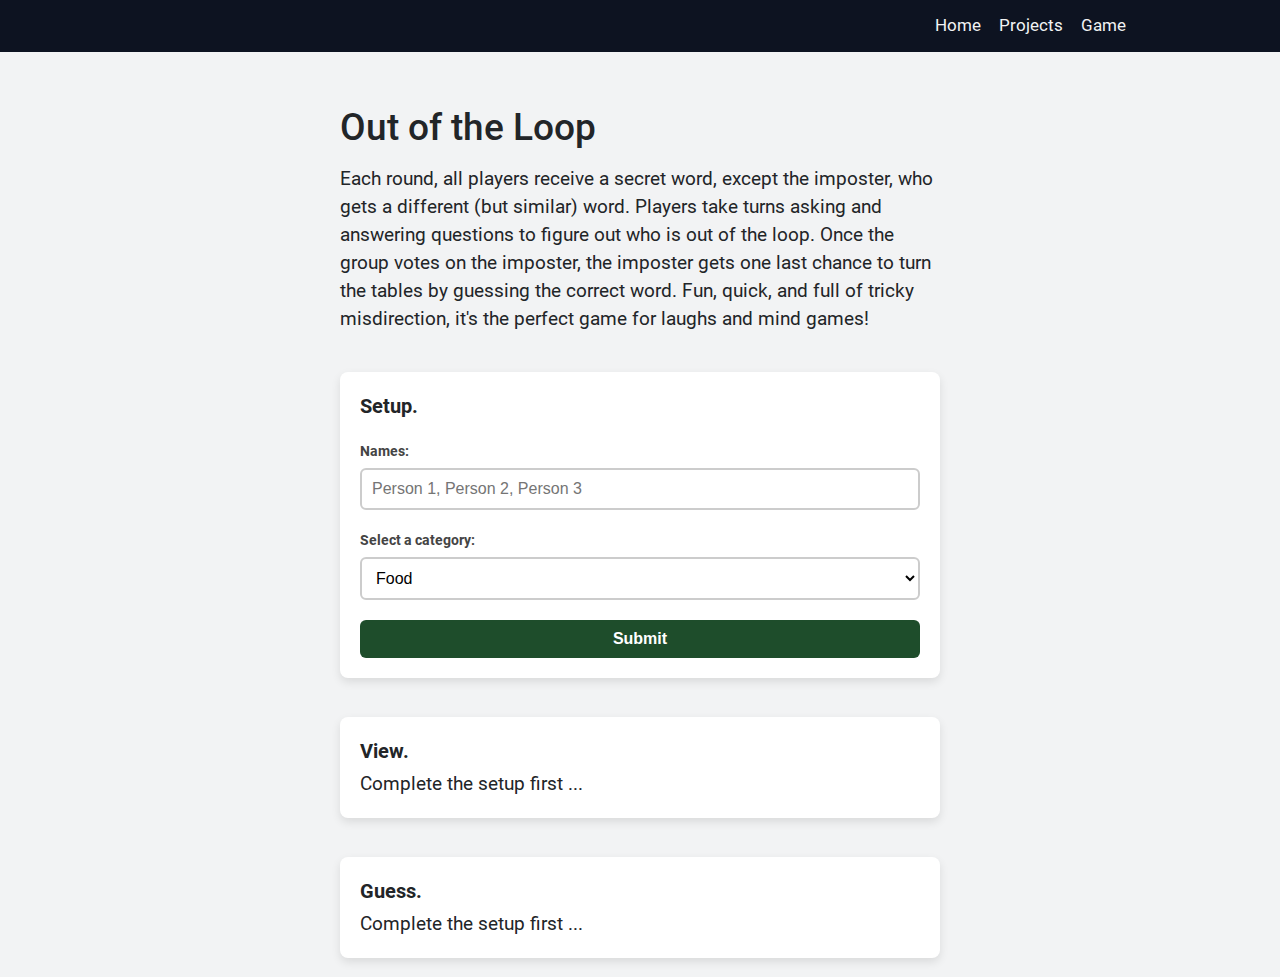
==== our-game/index.html @ f5b7da34 "Major refactoring. Simplify the navbar. Re-organise files. Removed fontawesome dependency. Minor cha" ====
<!DOCTYPE html>
<html lang="en">
<head>
  <meta charset="utf-8">
  <meta name="viewport" content="width=device-width, initial-scale=1.0">
  
  <title>Project | Out of the Loop</title>
  <meta name="author" content="Rashid Talha">
  <meta name="description" content="Out of the loop game written in javascript">
  <meta name="keywords" content="rashid, talha, rmathsphys, maths, physics, game, out of the loop">

  <link rel="shortcut icon" type="image/x-icon" href="../assets/img/favicon.ico">

  <link rel="stylesheet" type="text/css" href="../assets/css/gridspec.css">
  <link rel="stylesheet" type="text/css" href="../assets/css/common.css">
  
  <link rel="stylesheet" type="text/css" href="out-of-the-loop.css">
</head>
<body>

<nav class="container">
  <div class="navbar-box">
    <svg xmlns="http://www.w3.org/2000/svg" x="0px" y="0px" viewBox="0 0 30 30" class="navbar-toggle">
      <path d="M 3 7 A 1.0001 1.0001 0 1 0 3 9 L 27 9 A 1.0001 1.0001 0 1 0 27 7 L 3 7 z M 3 14 A 1.0001 1.0001 0 1 0 3 16 L 27 16 A 1.0001 1.0001 0 1 0 27 14 L 3 14 z M 3 21 A 1.0001 1.0001 0 1 0 3 23 L 27 23 A 1.0001 1.0001 0 1 0 27 21 L 3 21 z"></path>
    </svg>
  </div>

  <div class="navbar-entries navbar-collapse">
    <a href="https://rashidtalha.github.io" title="Rashid Talha" class="navbar-item navbar-hide">Home</a>
    <a href="https://rashidtalha.github.io/projects" title="Projects" class="navbar-item navbar-hide">Projects</a>
    <a href="https://rashidtalha.github.io/our-game" title="Out of the Loop" class="navbar-item navbar-hide">Game</a>
  </div>
</nav>

<div class="container">

  <main>
  <div class="frow">
    <div class="fcell">
      <h1>Out of the Loop</h1>
      <p>Each round, all players receive a secret word, except the imposter, who gets a different (but similar) word. Players take turns asking and answering questions to figure out who is out of the loop. Once the group votes on the imposter, the imposter gets one last chance to turn the tables by guessing the correct word. Fun, quick, and full of tricky misdirection, it's the perfect game for laughs and mind games!</p>
    </div>
  </div>

  <div class="frow">
    <div class="fcell">

      <form id="stage-1">
        <div class="form-group">
          <h4>Setup.</h4>
        </div>

        <div class="form-group">
            <label for="fname">Names:</label>
            <input type="text" id="fname" name="fname" placeholder="Person 1, Person 2, Person 3" required>
        </div>
        
        <div class="form-group">
            <label for="fcat">Select a category:</label>
            <select id="fcat" name="fcat" required></select>
        </div>
        
        <button type="submit">Submit</button>
      </form>

    </div>

    <div class="fcell">
      <div class="inner">
        <h4>View.</h4>
        <div id="viewing">
          Complete the setup first ...
        </div>
      </div>
    </div>

    <div class="fcell">
      <div class="inner">
        <h4>Guess.</h4>
        <div id="guessing">
          Complete the setup first ...
        </div>
      </div>
    </div>

  </div>
  </main>

</div>

<script defer src="../assets/js/jquery-3.7.0-slim.min.js" type="text/javascript"></script>
<script defer src="../assets/js/main.js" type="text/javascript"></script>
<script defer src="out-of-the-loop.js" type="text/javascript"></script>

</body>
</html>
---- assets/css/gridspec.css ----
/*
  Author: Rashid Talha;
  Version: 1.0;
  Date:  12 September 2021;
  Licence:  MIT;
*/


/* ==== SOME NORMALISATION ==== */
* {
  box-sizing: border-box;
}

html,
body {
  height: 100%;
  width: 100%;
  margin: 0;
  padding: 0;
  left: 0;
  top: 0;
  font-size: 100%;
}

/* ==== FLEX GRID (MOBILE FIRST) ==== */
.container {
  padding-left: 5%;
  padding-right: 5%;
}

.frow {
  display: flex;
  justify-content: space-between;
}

.fcell {
  flex: 1;
  margin-bottom: 1em;
}

/* ==== FLEX GRID (MEDIUM SCREENS) ==== */
@media screen and (min-width: 660px) {
  .container {
    padding-left: 7%;
    padding-right: 7%;
  }
}

/* ==== FLEX GRID (LARGE SCREENS) ==== */
@media screen and (min-width: 960px) {
  .container {
    padding-left: 12%;
    padding-right: 12%;
  }
}
---- assets/css/common.css ----
/* ==== EXTERNAL FONTS ==== */
@font-face {
  font-family: "Roboto";
  src: url("../fonts/Roboto-Black.ttf") format("truetype");
  font-weight: 900;
  font-style: normal;
  font-display: swap;
}

@font-face {
  font-family: "Roboto";
  src: url("../fonts/Roboto-BlackItalic.ttf") format("truetype");
  font-weight: 900;
  font-style: italic;
  font-display: swap;
}

@font-face {
  font-family: "Roboto";
  src: url("../fonts/Roboto-Bold.ttf") format("truetype");
  font-weight: bold;
  font-style: normal;
  font-display: swap;
}

@font-face {
  font-family: "Roboto";
  src: url("../fonts/Roboto-BoldItalic.ttf") format("truetype");
  font-weight: bold;
  font-style: italic;
  font-display: swap;
}

@font-face {
  font-family: "Roboto";
  src: url("../fonts/Roboto-Italic.ttf") format("truetype");
  font-weight: normal;
  font-style: italic;
  font-display: swap;
}

@font-face {
  font-family: "Roboto";
  src: url("../fonts/Roboto-Light.ttf") format("truetype");
  font-weight: light;
  font-style: normal;
  font-display: swap;
}

@font-face {
  font-family: "Roboto";
  src: url("../fonts/Roboto-LightItalic.ttf") format("truetype");
  font-weight: light;
  font-style: italic;
  font-display: swap;
}

@font-face {
  font-family: "Roboto";
  src: url("../fonts/Roboto-Medium.ttf") format("truetype");
  font-weight: 500;
  font-style: normal;
  font-display: swap;
}

@font-face {
  font-family: "Roboto";
  src: url("../fonts/Roboto-MediumItalic.ttf") format("truetype");
  font-weight: 500;
  font-style: italic;
  font-display: swap;
}

@font-face {
  font-family: "Roboto";
  src: url("../fonts/Roboto-Regular.ttf") format("truetype");
  font-weight: normal;
  font-style: normal;
  font-display: swap;
}

@font-face {
  font-family: "Roboto";
  src: url("../fonts/Roboto-Thin.ttf") format("truetype");
  font-weight: 100;
  font-style: normal;
  font-display: swap;
}

@font-face {
  font-family: "Roboto";
  src: url("../fonts/Roboto-ThinItalic.ttf") format("truetype");
  font-weight: 100;
  font-style: italic;
  font-display: swap;
}

/* ==== GLOBAL VARIABLES ==== */
:root {
  --blue: #1e90ff;
  --white: #ffffff;
}

/*USAGE:*/
/*  background-color: var(--blue);*/

/* ==== GLOBAL STYLES ==== */
html {
  font-family: 'Roboto', sans-serif;
  color: #222528;
  line-height: 1.5;
  font-size: 14pt;
}

body {
  background-color: #f2f3f4;
}

/* ==== TYPOGRAPHY ==== */
h1, h2, h3, h4, h5, h6 {
  margin-top: 0;
  margin-bottom: 0;
  font-style: normal;
  display: block;
}

h1 {
  font-size: 2rem;
  font-weight: 500;
  margin-bottom: 0.2em;
}

h2 {
  font-size: 1.75rem;
  font-weight: normal;
  margin-bottom: 0.2em;
}

h3 {
  font-size: 1.5rem;
  font-weight: normal;
  margin-bottom: 10px;
  margin-bottom: 0.2em;
}

h4 {
  font-size: 1.05rem;
  font-weight: bold;
  margin-bottom: 0.2em;
}

p {
  margin-top: 0.5em;
  margin-bottom: 1em;
}

a {
  color: #0064a7;
  text-decoration: none;
}

a:hover {
  color: #0d1321;
  text-decoration-line: underline;
  text-decoration-style: solid;
  text-decoration-color: currentColor;
  text-decoration-thickness: 1px;
  text-underline-offset: 0.2em;
}

code {
  display: inline-block;
  font-family: Consolas,"courier new";
  color: black;
  background-color: #dbdbdb;
  padding: 0px 6px;
  font-size: 95%;
}

pre {
  font-family: Consolas,"courier new";
  color: black;
  background-color: #dbdbdb;
  padding: 3px 5px;
  font-size: 95%;
}

/* ==== LAYOUT RELATED ==== */
main {
  padding-top: 100px;
  margin: 0 auto;
  max-width: 1280px;
}

footer {
  padding-top: 40px;
  padding-bottom: 20px;
  font-size: 10pt;
  text-align: center;
}

/* ==== NAVIGATION BAR ==== */
nav {
  display: flex;
  flex-flow: column;
  align-items: center;
  justify-content: space-between;
  background-color: #0d1321;
  color: #f2f3f4;
  width: 100%;
  position: fixed;
  top: 0;
  left: 0;
  font-size: 13pt;
}

.navbar-box {
  order: 1;
  min-width: 100%;
  min-height: 52px;
  display: flex;
  flex-direction: row-reverse;
  align-items: center;
  justify-content: space-between;
}

.navbar-toggle {
  height: 35px;
  fill: currentColor;
  cursor: pointer;
  order:9;
}

.navbar-entries {
  order: 2;
  min-width: 100%;
  height: 0vh;
  display: flex;
  flex-flow: column nowrap;
  padding-top: 0;
  transition-property: height, padding, display;
  transition-duration: 399ms;
  transition-timing-function: ease;
  overflow: hidden;
}

.navbar-item {
  display: none;
  color: #f2f3f4;
  text-decoration: none;
  padding-bottom: 12px;
}

.navbar-toggle:hover, .navbar-item:hover {
  color: #0064a7;
  fill: currentColor;
  text-decoration: none;
  transition: color 0.3s ease, fill 0.3s ease;
}

/* This is a JS helper class, the normal collapsing functionality occurs in CSS using min-width triggers. */
.navbar-toggle-hide {display: none;}
.navbar-uncollapse {height: 100vh; padding-top: 20px;}
.navbar-unhide {display: block;}

@media screen and (min-width: 660px) {
  nav { flex-flow: row; }
  .navbar-box { min-width: 0%; }
  .navbar-toggle { display: none; }
  .navbar-entries {
    min-width: 0%;
    height: auto;
    flex-flow: row wrap;
    justify-content: flex-end;
    padding-top: 0;
    display: flex;
  }
  .navbar-item {
    padding-bottom: 0;
    padding-left: 18px;
    display: block;
  }
}
---- our-game/out-of-the-loop.css ----
main { max-width: 600px; }
p {margin-bottom: 0;}
.frow { flex-direction: column; }
.form-group { margin-bottom: 20px; }

.inner, form {
  margin: 20px auto;
  margin-bottom: 0px;
  padding: 20px;
  background: #fff;
  border-radius: 8px;
  box-shadow: 0px 4px 10px rgba(0, 0, 0, 0.1);
}

label {
  display: block;
  font-size: 14px;
  font-weight: 600;
  color: #444;
  margin-bottom: 6px;
}

input, select {
  width: 100%;
  padding: 10px;
  font-size: 16px;
  border: 2px solid #ccc;
  border-radius: 6px;
  outline: none;
  transition: border-color 0.3s ease, box-shadow 0.3s ease;
  background: #fff;
}

input:focus, select:focus {
  border-color: #6200ea;
  box-shadow: 0px 2px 6px rgba(98, 0, 234, 0.3);
}

button {
  width: 100%;
  padding: 10px;
  font-size: 16px;
  font-weight: bold;
  color: #fff;
  background: #1e4d2b;
  border: none;
  border-radius: 6px;
  cursor: pointer;
}

button:hover { background: #006b3c; }
button:disabled { background: #ccc; color: #777; }
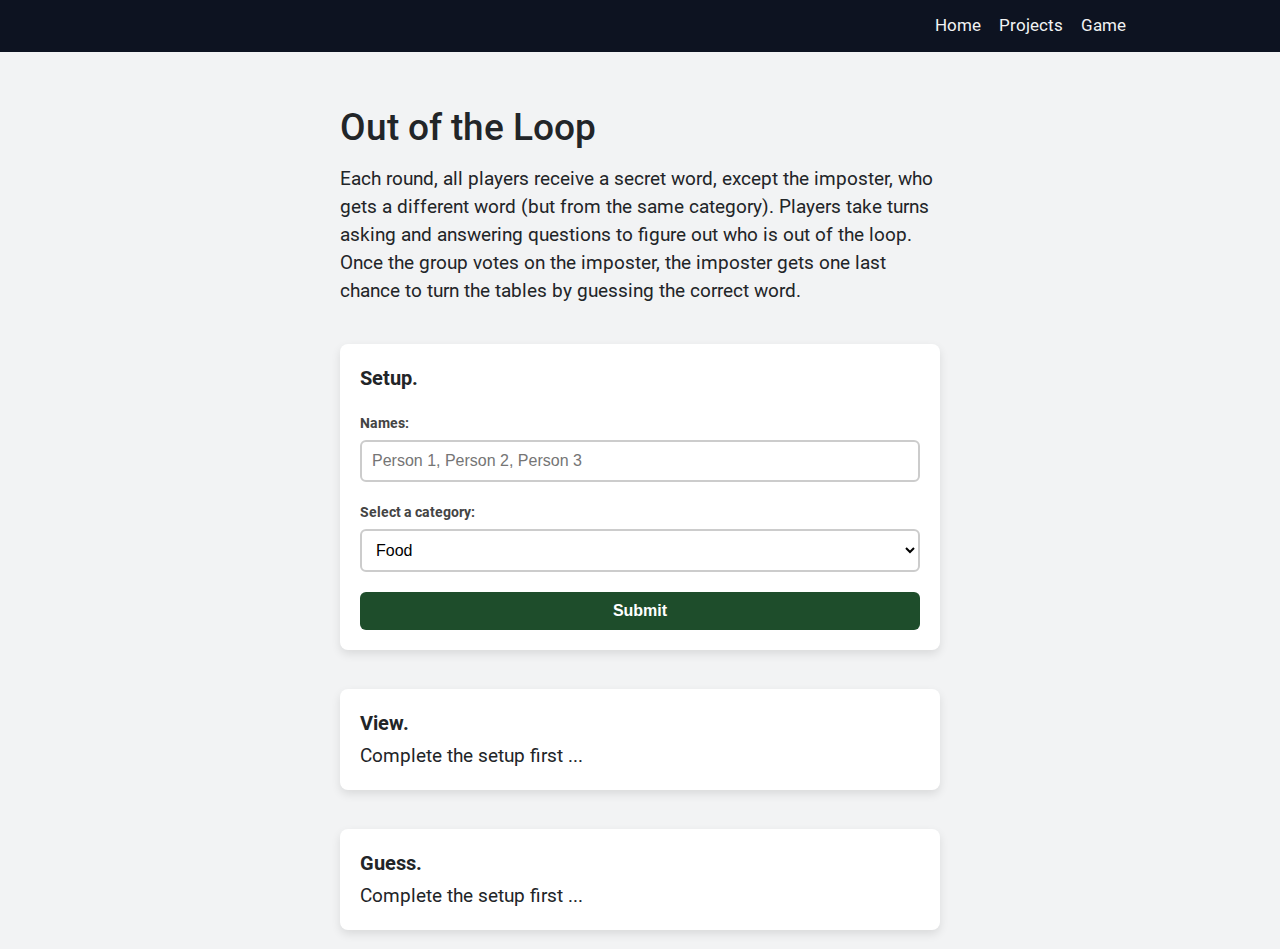
==== commit 7fd9fdb5: "Fix relative URLs. Fix CSS for out of the loop game" ====
--- a/our-game/index.html
+++ b/our-game/index.html
@@ -38,7 +38,7 @@
   <div class="frow">
     <div class="fcell">
       <h1>Out of the Loop</h1>
-      <p>Each round, all players receive a secret word, except the imposter, who gets a different (but similar) word. Players take turns asking and answering questions to figure out who is out of the loop. Once the group votes on the imposter, the imposter gets one last chance to turn the tables by guessing the correct word. Fun, quick, and full of tricky misdirection, it's the perfect game for laughs and mind games!</p>
+      <p>Each round, all players receive a secret word, except the imposter, who gets a different word (but from the same category). Players take turns asking and answering questions to figure out who is out of the loop. Once the group votes on the imposter, the imposter gets one last chance to turn the tables by guessing the correct word.</p>
     </div>
   </div>
 
--- a/assets/css/common.css
+++ b/assets/css/common.css
@@ -189,7 +189,7 @@
 main {
   padding-top: 100px;
   margin: 0 auto;
-  max-width: 1280px;
+  max-width: 1300px;
 }
 
 footer {
--- a/our-game/out-of-the-loop.css
+++ b/our-game/out-of-the-loop.css
@@ -1,5 +1,7 @@
 main { max-width: 600px; }
 p {margin-bottom: 0;}
+.vspace {display: block; margin-bottom: 10px}
+
 .frow { flex-direction: column; }
 .form-group { margin-bottom: 20px; }
 
